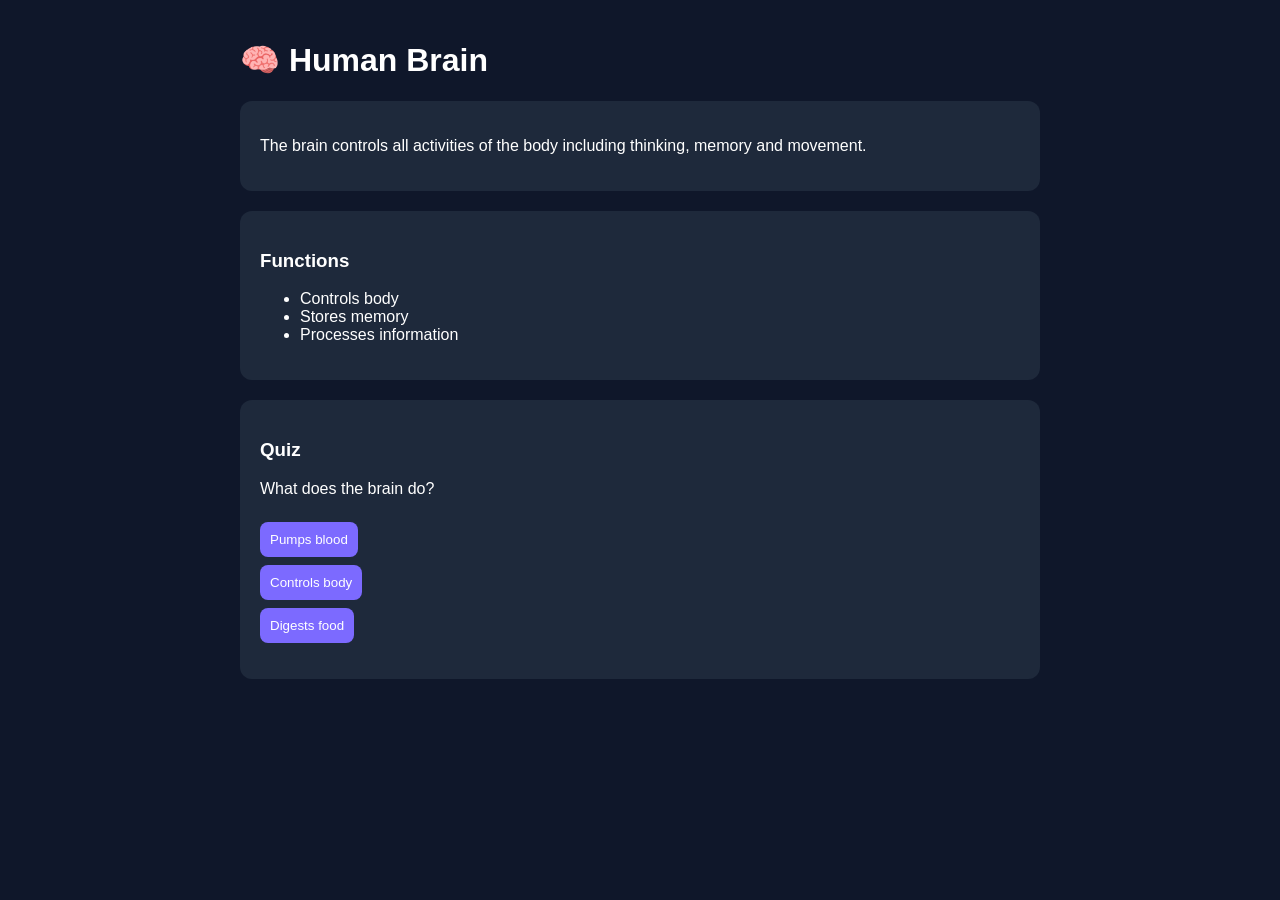
==== brain.html @ 1f0d6425 "Create brain.html" ====
<!DOCTYPE html>
<html lang="en">
<head>
<meta charset="UTF-8">
<meta name="viewport" content="width=device-width, initial-scale=1.0">
<title>Brain - Human Body Lab</title>

<style>
body {
  margin: 0;
  font-family: Arial;
  background: #0f172a;
  color: white;
  padding: 20px;
}

.container {
  max-width: 800px;
  margin: auto;
}

.card {
  background: #1e293b;
  padding: 20px;
  border-radius: 12px;
  margin-top: 20px;
}

button {
  background: #7c6aff;
  border: none;
  padding: 10px;
  color: white;
  border-radius: 8px;
  cursor: pointer;
  margin-top: 8px;
}
</style>
</head>

<body>

<div class="container">

<h1>🧠 Human Brain</h1>

<div class="card">
  <p>The brain controls all activities of the body including thinking, memory and movement.</p>
</div>

<div class="card">
  <h3>Functions</h3>
  <ul>
    <li>Controls body</li>
    <li>Stores memory</li>
    <li>Processes information</li>
  </ul>
</div>

<div class="card">
  <h3>Quiz</h3>
  <p>What does the brain do?</p>

  <button onclick="check('wrong')">Pumps blood</button><br>
  <button onclick="check('correct')">Controls body</button><br>
  <button onclick="check('wrong')">Digests food</button>

  <p id="result"></p>
</div>

</div>

<script>
function check(ans){
  let r = document.getElementById("result");
  if(ans=="correct"){
    r.innerText="✅ Correct";
    r.style.color="lightgreen";
  } else {
    r.innerText="❌ Wrong";
    r.style.color="red";
  }
}
</script>

</body>
</html>
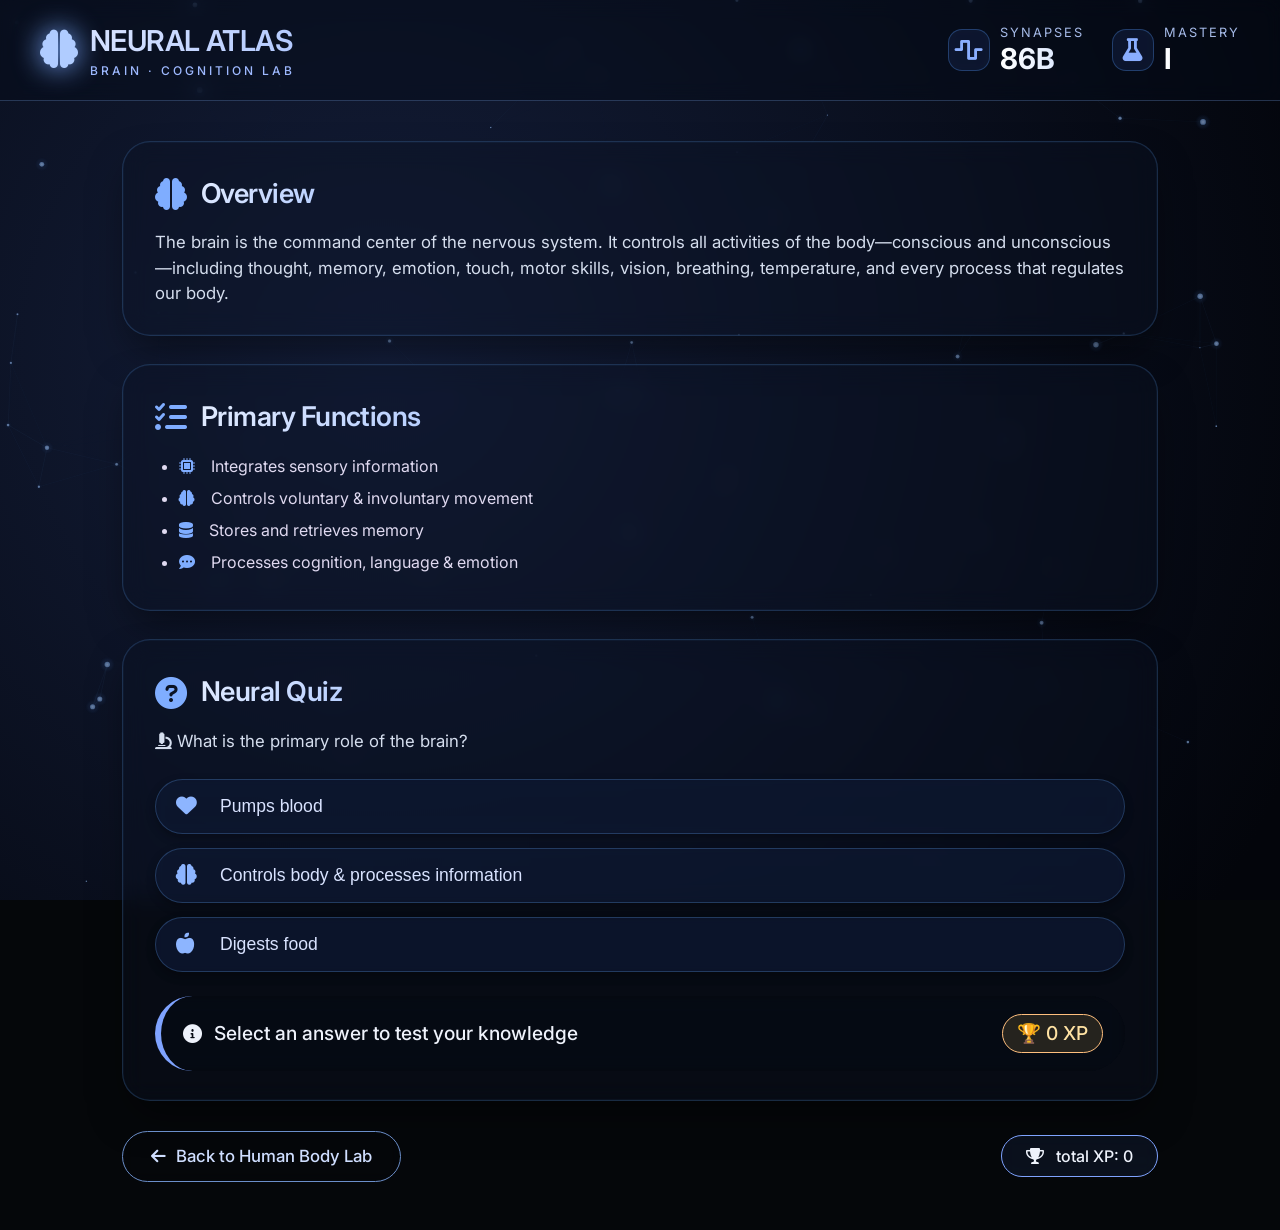
==== commit 3caec541: "Update brain.html" ====
--- a/brain.html
+++ b/brain.html
@@ -1,87 +1,676 @@
 <!DOCTYPE html>
 <html lang="en">
 <head>
-<meta charset="UTF-8">
-<meta name="viewport" content="width=device-width, initial-scale=1.0">
-<title>Brain - Human Body Lab</title>
-
-<style>
-body {
-  margin: 0;
-  font-family: Arial;
-  background: #0f172a;
-  color: white;
-  padding: 20px;
-}
-
-.container {
-  max-width: 800px;
-  margin: auto;
-}
-
-.card {
-  background: #1e293b;
-  padding: 20px;
-  border-radius: 12px;
-  margin-top: 20px;
-}
-
-button {
-  background: #7c6aff;
-  border: none;
-  padding: 10px;
-  color: white;
-  border-radius: 8px;
-  cursor: pointer;
-  margin-top: 8px;
-}
-</style>
+  <meta charset="UTF-8">
+  <meta name="viewport" content="width=device-width, initial-scale=1.0, viewport-fit=cover">
+  <title>Brain · Human Body Lab</title>
+  <!-- Premium Fonts & Icons -->
+  <link rel="preconnect" href="https://fonts.googleapis.com">
+  <link rel="preconnect" href="https://fonts.gstatic.com" crossorigin>
+  <link href="https://fonts.googleapis.com/css2?family=Inter:opsz,wght@14..32,400;14..32,500;14..32,600;14..32,700&display=swap" rel="stylesheet">
+  <link rel="stylesheet" href="https://cdnjs.cloudflare.com/ajax/libs/font-awesome/6.0.0-beta3/css/all.min.css">
+  <style>
+    * {
+      margin: 0;
+      padding: 0;
+      box-sizing: border-box;
+    }
+
+    body {
+      font-family: 'Inter', 'Segoe UI', system-ui, sans-serif;
+      background: #05070a;
+      color: #eef2fb;
+      min-height: 100vh;
+      position: relative;
+      overflow-x: hidden;
+      line-height: 1.5;
+      -webkit-font-smoothing: antialiased;
+    }
+
+    /* —— animated neural background —— */
+    .neural-bg {
+      position: fixed;
+      top: 0;
+      left: 0;
+      width: 100%;
+      height: 100%;
+      z-index: -2;
+      background: radial-gradient(circle at 30% 40%, #141e3a, #03050b 95%);
+    }
+
+    canvas#particles {
+      position: fixed;
+      top: 0;
+      left: 0;
+      width: 100%;
+      height: 100%;
+      z-index: -1;
+      pointer-events: none;
+      opacity: 0.6;
+    }
+
+    /* —— glass components —— */
+    .glass-panel, .expert-card {
+      background: rgba(12, 20, 35, 0.45);
+      backdrop-filter: blur(16px) saturate(180%);
+      -webkit-backdrop-filter: blur(16px) saturate(180%);
+      border: 1px solid rgba(100, 150, 255, 0.12);
+      box-shadow: 0 20px 40px -10px rgba(0, 0, 0, 0.5), 0 0 0 0.5px rgba(80, 160, 255, 0.1) inset;
+    }
+
+    /* —— header (brain theme) —— */
+    .expert-header {
+      padding: 1.2rem 2.5rem;
+      display: flex;
+      align-items: center;
+      justify-content: space-between;
+      flex-wrap: wrap;
+      gap: 1rem;
+      border-bottom: 1px solid rgba(130, 180, 255, 0.25);
+      backdrop-filter: blur(10px);
+      background: rgba(5, 12, 25, 0.45);
+    }
+
+    .logo-area {
+      display: flex;
+      align-items: center;
+      gap: 12px;
+    }
+
+    .system-icon {
+      font-size: 2.4rem;
+      filter: drop-shadow(0 0 14px #7aaaff);
+      color: #b0ccff;
+    }
+
+    .logo-text h1 {
+      font-weight: 600;
+      font-size: 1.8rem;
+      letter-spacing: -0.02em;
+      background: linear-gradient(135deg, #dbe5ff, #b0c8ff);
+      -webkit-background-clip: text;
+      background-clip: text;
+      color: transparent;
+    }
+
+    .logo-text .badge {
+      font-size: 0.75rem;
+      font-weight: 500;
+      text-transform: uppercase;
+      letter-spacing: 3px;
+      color: #9eb9ff;
+    }
+
+    .stats-module {
+      display: flex;
+      align-items: center;
+      gap: 28px;
+    }
+
+    .stat-item {
+      display: flex;
+      align-items: center;
+      gap: 10px;
+    }
+
+    .stat-icon {
+      width: 42px;
+      height: 42px;
+      background: rgba(30, 50, 100, 0.3);
+      border-radius: 14px;
+      display: flex;
+      align-items: center;
+      justify-content: center;
+      font-size: 1.4rem;
+      color: #8aaeff;
+      border: 1px solid rgba(90, 160, 255, 0.3);
+      backdrop-filter: blur(4px);
+    }
+
+    .stat-info .label {
+      font-size: 0.8rem;
+      text-transform: uppercase;
+      letter-spacing: 2px;
+      color: #b8ceff;
+      opacity: 0.9;
+    }
+
+    .stat-info .value {
+      font-size: 1.8rem;
+      font-weight: 700;
+      line-height: 1.2;
+      background: linear-gradient(to right, #fff, #d0e0ff);
+      -webkit-background-clip: text;
+      background-clip: text;
+      color: transparent;
+    }
+
+    /* —— main container —— */
+    .container {
+      max-width: 1100px;
+      margin: 0 auto;
+      padding: 2.5rem 2rem 3rem;
+      position: relative;
+      z-index: 5;
+    }
+
+    .section-title {
+      display: flex;
+      align-items: baseline;
+      margin-bottom: 1.8rem;
+    }
+
+    .section-title h2 {
+      font-weight: 500;
+      font-size: 2rem;
+      letter-spacing: -0.02em;
+      color: #d6e2ff;
+      display: flex;
+      align-items: center;
+      gap: 12px;
+    }
+
+    .section-title h2 i {
+      color: #7fa3ff;
+      font-size: 1.8rem;
+    }
+
+    /* —— cards —— */
+    .expert-card {
+      border-radius: 28px;
+      padding: 2rem 2rem 1.8rem;
+      margin-bottom: 28px;
+      transition: transform 0.2s ease, box-shadow 0.3s;
+      border: 1px solid rgba(100, 170, 255, 0.2);
+      background: rgba(10, 18, 35, 0.4);
+      backdrop-filter: blur(12px);
+    }
+
+    .expert-card:hover {
+      border-color: rgba(120, 190, 255, 0.4);
+      box-shadow: 0 20px 30px -8px #00000080, 0 0 0 1px rgba(70, 150, 255, 0.2) inset;
+    }
+
+    .card-header {
+      display: flex;
+      align-items: center;
+      gap: 14px;
+      margin-bottom: 16px;
+    }
+
+    .card-header i {
+      font-size: 2rem;
+      color: #7fadff;
+    }
+
+    h3 {
+      font-size: 1.7rem;
+      font-weight: 600;
+      letter-spacing: -0.02em;
+      background: linear-gradient(135deg, #e3ecff, #b6ceff);
+      -webkit-background-clip: text;
+      background-clip: text;
+      color: transparent;
+    }
+
+    p {
+      color: #d5deee;
+      font-size: 1.05rem;
+    }
+
+    ul {
+      padding-left: 1.5rem;
+      margin-top: 0.5rem;
+      color: #dfd9f0;
+    }
+
+    li {
+      margin: 8px 0;
+      font-size: 1rem;
+    }
+
+    /* —— quiz area —— */
+    .quiz-grid {
+      display: flex;
+      flex-direction: column;
+      gap: 14px;
+      margin: 25px 0 15px;
+    }
+
+    .quiz-btn {
+      background: rgba(15, 25, 50, 0.7);
+      backdrop-filter: blur(8px);
+      border: 1px solid rgba(100, 170, 255, 0.25);
+      padding: 16px 20px;
+      border-radius: 50px;
+      font-size: 1.1rem;
+      font-weight: 500;
+      color: #d9e3ff;
+      cursor: pointer;
+      transition: all 0.25s cubic-bezier(0.23, 1, 0.32, 1);
+      text-align: left;
+      display: flex;
+      align-items: center;
+      gap: 16px;
+      box-shadow: 0 4px 10px rgba(0,0,0,0.3);
+    }
+
+    .quiz-btn i {
+      font-size: 1.3rem;
+      width: 28px;
+      color: #8db5ff;
+    }
+
+    .quiz-btn:hover {
+      background: rgba(40, 65, 110, 0.7);
+      border-color: #7fb0ff;
+      transform: translateX(6px);
+      box-shadow: 0 8px 18px -4px #142544;
+      color: white;
+    }
+
+    .result-area {
+      margin-top: 24px;
+      padding: 18px 22px;
+      border-radius: 40px;
+      background: rgba(0,0,0,0.2);
+      backdrop-filter: blur(8px);
+      border-left: 6px solid #7fa3ff;
+      font-weight: 500;
+      font-size: 1.2rem;
+      display: flex;
+      align-items: center;
+      gap: 12px;
+      transition: 0.2s;
+    }
+
+    .score-badge {
+      background: #ffd96620;
+      padding: 4px 14px;
+      border-radius: 40px;
+      border: 1px solid #ffbf7e;
+      color: #ffe2a3;
+      margin-left: auto;
+    }
+
+    /* —— back control —— */
+    .back-control {
+      margin-top: 30px;
+      display: flex;
+      justify-content: space-between;
+      align-items: center;
+    }
+
+    .pill-link {
+      background: transparent;
+      border: 1px solid #6b8ec9;
+      padding: 12px 28px;
+      border-radius: 60px;
+      color: #cfdeff;
+      font-weight: 500;
+      transition: 0.2s;
+      text-decoration: none;
+      backdrop-filter: blur(6px);
+      display: inline-flex;
+      align-items: center;
+      gap: 10px;
+      font-size: 1.05rem;
+    }
+
+    .pill-link:hover {
+      background: #1e3466;
+      border-color: #8aaeff;
+      color: white;
+      transform: translateY(-2px);
+    }
+
+    .score-preview {
+      background: rgba(30, 50, 90, 0.25);
+      padding: 8px 24px;
+      border-radius: 60px;
+      border: 1px solid #7fa3ff;
+      backdrop-filter: blur(8px);
+      font-weight: 500;
+    }
+
+    /* responsiveness */
+    @media (max-width: 680px) {
+      .expert-header {
+        flex-direction: column;
+        align-items: start;
+      }
+      .stats-module {
+        width: 100%;
+        justify-content: space-around;
+      }
+      .container {
+        padding: 1.5rem 1rem;
+      }
+    }
+
+    .fa-arrow-left {
+      transition: transform 0.2s;
+    }
+    .pill-link:hover .fa-arrow-left {
+      transform: translateX(-4px);
+    }
+  </style>
 </head>
-
 <body>
 
-<div class="container">
-
-<h1>🧠 Human Brain</h1>
-
-<div class="card">
-  <p>The brain controls all activities of the body including thinking, memory and movement.</p>
-</div>
-
-<div class="card">
-  <h3>Functions</h3>
-  <ul>
-    <li>Controls body</li>
-    <li>Stores memory</li>
-    <li>Processes information</li>
-  </ul>
-</div>
-
-<div class="card">
-  <h3>Quiz</h3>
-  <p>What does the brain do?</p>
-
-  <button onclick="check('wrong')">Pumps blood</button><br>
-  <button onclick="check('correct')">Controls body</button><br>
-  <button onclick="check('wrong')">Digests food</button>
-
-  <p id="result"></p>
-</div>
-
-</div>
-
-<script>
-function check(ans){
-  let r = document.getElementById("result");
-  if(ans=="correct"){
-    r.innerText="✅ Correct";
-    r.style.color="lightgreen";
-  } else {
-    r.innerText="❌ Wrong";
-    r.style.color="red";
-  }
-}
-</script>
-
+  <!-- neural particle canvas -->
+  <canvas id="particles"></canvas>
+  <div class="neural-bg"></div>
+
+  <!-- header (brain theme) -->
+  <header class="expert-header">
+    <div class="logo-area">
+      <div class="system-icon">
+        <i class="fas fa-brain"></i>
+      </div>
+      <div class="logo-text">
+        <h1>NEURAL ATLAS</h1>
+        <div class="badge">BRAIN · COGNITION LAB</div>
+      </div>
+    </div>
+    <div class="stats-module">
+      <div class="stat-item">
+        <div class="stat-icon"><i class="fas fa-wave-square"></i></div>
+        <div class="stat-info">
+          <div class="label">SYNAPSES</div>
+          <div class="value">86B</div>
+        </div>
+      </div>
+      <div class="stat-item">
+        <div class="stat-icon"><i class="fas fa-flask"></i></div>
+        <div class="stat-info">
+          <div class="label">MASTERY</div>
+          <div class="value" id="masteryLevelDisplay">II</div>
+        </div>
+      </div>
+    </div>
+  </header>
+
+  <main class="container">
+    <!-- overview -->
+    <div class="expert-card">
+      <div class="card-header">
+        <i class="fas fa-brain"></i>
+        <h3>Overview</h3>
+      </div>
+      <p>The brain is the command center of the nervous system. It controls all activities of the body—conscious and unconscious—including thought, memory, emotion, touch, motor skills, vision, breathing, temperature, and every process that regulates our body.</p>
+    </div>
+
+    <!-- key functions -->
+    <div class="expert-card">
+      <div class="card-header">
+        <i class="fas fa-list-check"></i>
+        <h3>Primary Functions</h3>
+      </div>
+      <ul>
+        <li><i class="fas fa-microchip" style="margin-right: 12px; color: #7fadff;"></i> Integrates sensory information</li>
+        <li><i class="fas fa-brain" style="margin-right: 12px; color: #7fadff;"></i> Controls voluntary & involuntary movement</li>
+        <li><i class="fas fa-database" style="margin-right: 12px; color: #7fadff;"></i> Stores and retrieves memory</li>
+        <li><i class="fas fa-comment-dots" style="margin-right: 12px; color: #7fadff;"></i> Processes cognition, language & emotion</li>
+      </ul>
+    </div>
+
+    <!-- quiz section -->
+    <div class="expert-card" id="quizCard">
+      <div class="card-header">
+        <i class="fas fa-circle-question"></i>
+        <h3>Neural Quiz</h3>
+      </div>
+      <p style="margin-bottom: 6px;"><i class="fas fa-microscope"></i> What is the primary role of the brain?</p>
+
+      <div class="quiz-grid">
+        <button class="quiz-btn" data-answer="wrong" id="btnWrong1">
+          <i class="fas fa-heart"></i> Pumps blood
+        </button>
+        <button class="quiz-btn" data-answer="correct" id="btnCorrect">
+          <i class="fas fa-brain"></i> Controls body & processes information
+        </button>
+        <button class="quiz-btn" data-answer="wrong" id="btnWrong2">
+          <i class="fas fa-apple-alt"></i> Digests food
+        </button>
+      </div>
+
+      <div id="resultPanel" class="result-area">
+        <i class="fas fa-circle-info" id="resultIcon"></i>
+        <span id="resultMessage">Select an answer to test your knowledge</span>
+        <span class="score-badge" id="liveScoreBadge">🏆 <span id="miniScore">0</span> XP</span>
+      </div>
+    </div>
+
+    <!-- back + score -->
+    <div class="back-control">
+      <a href="index.html" class="pill-link">
+        <i class="fas fa-arrow-left"></i> Back to Human Body Lab
+      </a>
+      <div class="score-preview">
+        <i class="fas fa-trophy" style="margin-right: 8px;"></i> 
+        total XP: <span id="globalScoreDisplay">0</span>
+      </div>
+    </div>
+  </main>
+
+  <script>
+    (function() {
+      "use strict";
+
+      // ---------- PARTICLE SYSTEM (neural) ----------
+      const canvas = document.getElementById('particles');
+      const ctx = canvas.getContext('2d');
+      let width, height;
+      let particles = [];
+      const PARTICLE_COUNT = 90;
+      
+      function initParticles() {
+        particles = [];
+        for (let i = 0; i < PARTICLE_COUNT; i++) {
+          particles.push({
+            x: Math.random(),
+            y: Math.random(),
+            vx: (Math.random() - 0.5) * 0.0015,
+            vy: (Math.random() - 0.5) * 0.0015,
+            size: Math.random() * 2.0 + 0.8,
+            baseSize: Math.random() * 2.0 + 0.8,
+            pulse: Math.random() * 6.28
+          });
+        }
+      }
+
+      function resizeCanvas() {
+        width = window.innerWidth;
+        height = window.innerHeight;
+        canvas.width = width;
+        canvas.height = height;
+      }
+
+      function drawParticles() {
+        if (!ctx) return;
+        ctx.clearRect(0, 0, width, height);
+        
+        // bluish connections
+        ctx.strokeStyle = 'rgba(100, 170, 255, 0.12)';
+        ctx.lineWidth = 0.7;
+        for (let i = 0; i < particles.length; i++) {
+          for (let j = i+1; j < particles.length; j++) {
+            const dx = (particles[i].x - particles[j].x) * width;
+            const dy = (particles[i].y - particles[j].y) * height;
+            const dist = Math.sqrt(dx*dx + dy*dy);
+            if (dist < 120) {
+              ctx.beginPath();
+              ctx.moveTo(particles[i].x * width, particles[i].y * height);
+              ctx.lineTo(particles[j].x * width, particles[j].y * height);
+              ctx.strokeStyle = `rgba(120, 180, 255, ${0.15 * (1 - dist/140)})`;
+              ctx.stroke();
+            }
+          }
+        }
+        
+        particles.forEach(p => {
+          const pulseFactor = Math.sin(Date.now() * 0.002 + p.pulse) * 0.15 + 0.9;
+          const size = p.baseSize * pulseFactor;
+          
+          const gradient = ctx.createRadialGradient(
+            p.x * width, p.y * height, 0,
+            p.x * width, p.y * height, size * 3
+          );
+          gradient.addColorStop(0, '#b0d0ff');
+          gradient.addColorStop(0.6, '#3f70b0');
+          gradient.addColorStop(1, 'transparent');
+          
+          ctx.beginPath();
+          ctx.arc(p.x * width, p.y * height, size, 0, 2 * Math.PI);
+          ctx.fillStyle = gradient;
+          ctx.shadowColor = '#5f9eff';
+          ctx.shadowBlur = 10;
+          ctx.fill();
+          
+          p.x += p.vx;
+          p.y += p.vy;
+          if (p.x < 0) p.x = 1;
+          if (p.x > 1) p.x = 0;
+          if (p.y < 0) p.y = 1;
+          if (p.y > 1) p.y = 0;
+        });
+        ctx.shadowBlur = 0;
+        
+        requestAnimationFrame(drawParticles);
+      }
+
+      window.addEventListener('resize', resizeCanvas);
+      initParticles();
+      resizeCanvas();
+      drawParticles();
+
+      // ---------- SCORE MANAGEMENT (labScore) ----------
+      let currentScore = parseInt(localStorage.getItem("labScore")) || 0;
+      const oldScore = localStorage.getItem("score");
+      if (oldScore !== null) {
+        localStorage.setItem("labScore", oldScore);
+        localStorage.removeItem("score");
+        currentScore = parseInt(oldScore) || 0;
+      }
+      
+      const globalScoreSpan = document.getElementById('globalScoreDisplay');
+      const miniScoreSpan = document.getElementById('miniScore');
+      const masterySpan = document.getElementById('masteryLevelDisplay');
+      
+      function updateAllScoreUI() {
+        if (globalScoreSpan) globalScoreSpan.innerText = currentScore;
+        if (miniScoreSpan) miniScoreSpan.innerText = currentScore;
+        if (masterySpan) {
+          if (currentScore >= 80) masterySpan.innerText = "IV";
+          else if (currentScore >= 50) masterySpan.innerText = "III";
+          else if (currentScore >= 20) masterySpan.innerText = "II";
+          else masterySpan.innerText = "I";
+        }
+      }
+      
+      updateAllScoreUI();
+
+      window.addEventListener('storage', (e) => {
+        if (e.key === 'labScore') {
+          currentScore = parseInt(e.newValue) || 0;
+          updateAllScoreUI();
+        }
+      });
+
+      // ---------- QUIZ LOGIC ----------
+      const resultMessage = document.getElementById('resultMessage');
+      const resultIcon = document.getElementById('resultIcon');
+      const resultPanel = document.getElementById('resultPanel');
+      const quizButtons = document.querySelectorAll('.quiz-btn');
+      
+      let quizAnswered = false;
+
+      function resetButtonStyles() {
+        quizButtons.forEach(btn => {
+          btn.style.background = '';
+          btn.style.borderColor = '';
+        });
+      }
+
+      function handleAnswer(answerValue) {
+        if (quizAnswered) return;
+        
+        const isCorrect = (answerValue === 'correct');
+        let feedbackMessage = '';
+        let iconType = '';
+        
+        resetButtonStyles();
+        
+        if (isCorrect) {
+          currentScore += 1;
+          localStorage.setItem('labScore', currentScore);
+          updateAllScoreUI();
+          
+          feedbackMessage = '✅ Correct! The brain controls the body and processes information. +1 XP';
+          iconType = 'fa-circle-check';
+          resultPanel.style.borderLeftColor = '#7fcf7f';
+          
+          const correctBtn = document.getElementById('btnCorrect');
+          if (correctBtn) {
+            correctBtn.style.background = 'rgba(30, 70, 60, 0.7)';
+            correctBtn.style.borderColor = '#7fcf7f';
+          }
+        } else {
+          feedbackMessage = '❌ Not quite. The brain does not pump blood or digest food. It controls the body.';
+          iconType = 'fa-circle-exclamation';
+          resultPanel.style.borderLeftColor = '#7f9fff';
+          
+          const correctBtn = document.getElementById('btnCorrect');
+          if (correctBtn) {
+            correctBtn.style.background = 'rgba(70, 70, 30, 0.3)';
+            correctBtn.style.borderColor = '#e6b800';
+          }
+        }
+        
+        resultMessage.innerText = feedbackMessage;
+        resultIcon.className = `fas ${iconType}`;
+        quizAnswered = true;
+        
+        resultPanel.style.transition = '0.3s';
+        resultPanel.style.transform = 'scale(1.01)';
+        setTimeout(() => resultPanel.style.transform = 'scale(1)', 120);
+      }
+
+      quizButtons.forEach(btn => {
+        btn.addEventListener('click', () => {
+          const answer = btn.getAttribute('data-answer');
+          handleAnswer(answer);
+        });
+      });
+
+      // Easter egg: double-click score to +1 XP
+      const scorePreviewDiv = document.querySelector('.score-preview');
+      if (scorePreviewDiv) {
+        scorePreviewDiv.addEventListener('dblclick', () => {
+          currentScore += 1;
+          localStorage.setItem('labScore', currentScore);
+          updateAllScoreUI();
+          globalScoreSpan.style.transform = 'scale(1.2)';
+          setTimeout(() => globalScoreSpan.style.transform = 'scale(1)', 120);
+        });
+      }
+
+      // Hover effect for cards
+      const cards = document.querySelectorAll('.expert-card');
+      cards.forEach(card => {
+        card.addEventListener('mousemove', function(e) {
+          const rect = this.getBoundingClientRect();
+          const x = e.clientX - rect.left;
+          const y = e.clientY - rect.top;
+          const percentX = (x / rect.width) * 100;
+          const percentY = (y / rect.height) * 100;
+          this.style.setProperty('--mouse-x', `${percentX}%`);
+          this.style.setProperty('--mouse-y', `${percentY}%`);
+        });
+      });
+
+    })();
+  </script>
 </body>
 </html>
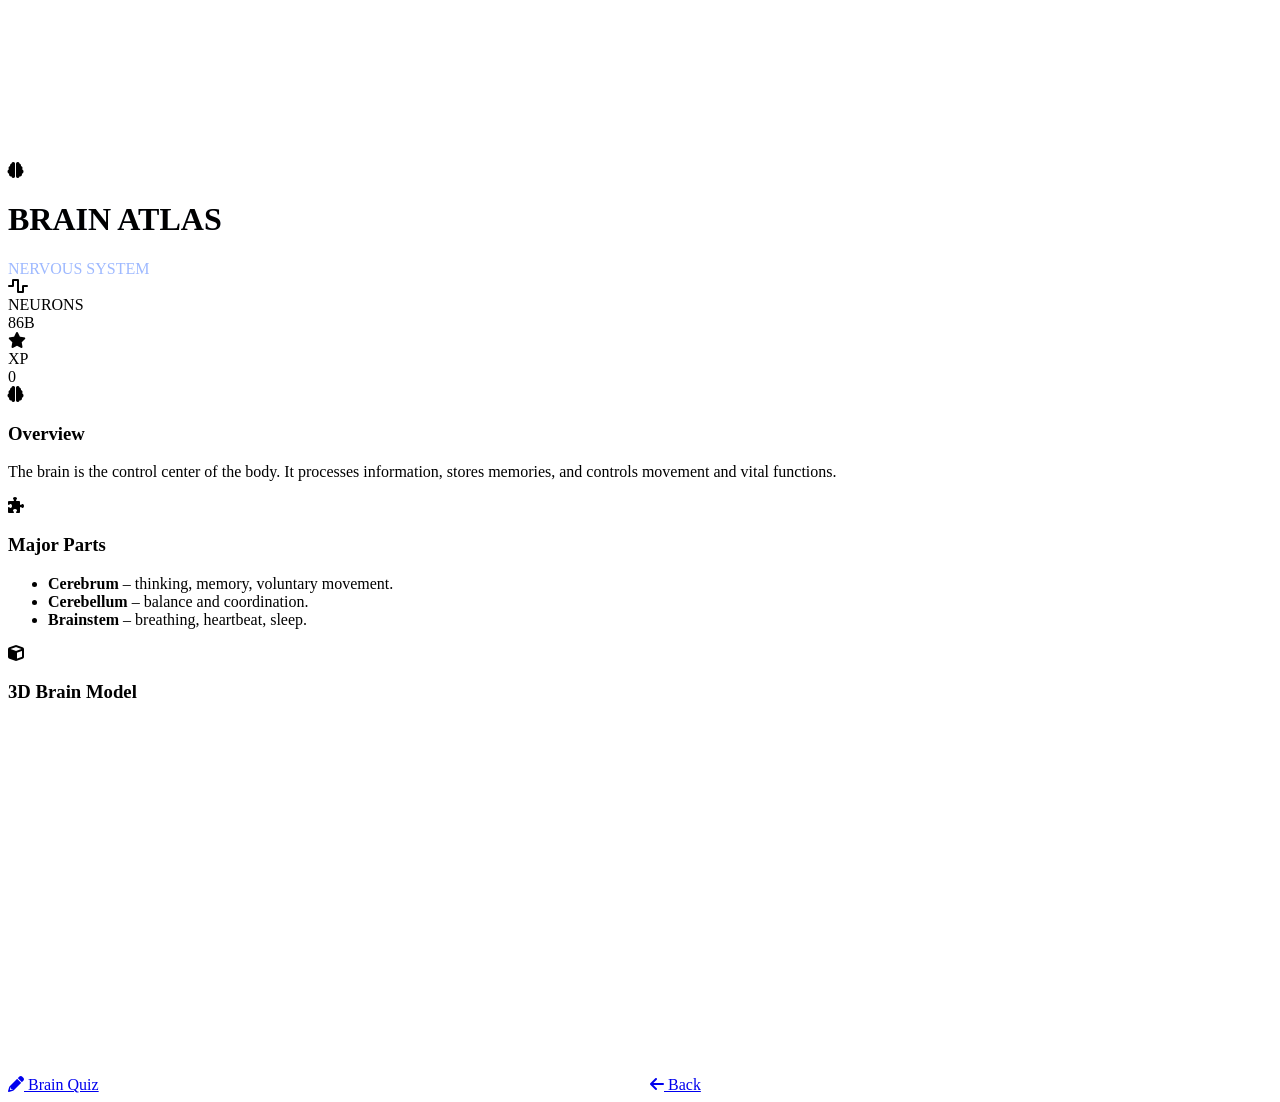
==== commit cd43507b: "Update brain.html" ====
--- a/brain.html
+++ b/brain.html
@@ -2,675 +2,66 @@
 <html lang="en">
 <head>
   <meta charset="UTF-8">
-  <meta name="viewport" content="width=device-width, initial-scale=1.0, viewport-fit=cover">
+  <meta name="viewport" content="width=device-width, initial-scale=1.0">
   <title>Brain · Human Body Lab</title>
-  <!-- Premium Fonts & Icons -->
-  <link rel="preconnect" href="https://fonts.googleapis.com">
-  <link rel="preconnect" href="https://fonts.gstatic.com" crossorigin>
-  <link href="https://fonts.googleapis.com/css2?family=Inter:opsz,wght@14..32,400;14..32,500;14..32,600;14..32,700&display=swap" rel="stylesheet">
+  <link rel="stylesheet" href="assets/css/style.css">
   <link rel="stylesheet" href="https://cdnjs.cloudflare.com/ajax/libs/font-awesome/6.0.0-beta3/css/all.min.css">
-  <style>
-    * {
-      margin: 0;
-      padding: 0;
-      box-sizing: border-box;
-    }
-
-    body {
-      font-family: 'Inter', 'Segoe UI', system-ui, sans-serif;
-      background: #05070a;
-      color: #eef2fb;
-      min-height: 100vh;
-      position: relative;
-      overflow-x: hidden;
-      line-height: 1.5;
-      -webkit-font-smoothing: antialiased;
-    }
-
-    /* —— animated neural background —— */
-    .neural-bg {
-      position: fixed;
-      top: 0;
-      left: 0;
-      width: 100%;
-      height: 100%;
-      z-index: -2;
-      background: radial-gradient(circle at 30% 40%, #141e3a, #03050b 95%);
-    }
-
-    canvas#particles {
-      position: fixed;
-      top: 0;
-      left: 0;
-      width: 100%;
-      height: 100%;
-      z-index: -1;
-      pointer-events: none;
-      opacity: 0.6;
-    }
-
-    /* —— glass components —— */
-    .glass-panel, .expert-card {
-      background: rgba(12, 20, 35, 0.45);
-      backdrop-filter: blur(16px) saturate(180%);
-      -webkit-backdrop-filter: blur(16px) saturate(180%);
-      border: 1px solid rgba(100, 150, 255, 0.12);
-      box-shadow: 0 20px 40px -10px rgba(0, 0, 0, 0.5), 0 0 0 0.5px rgba(80, 160, 255, 0.1) inset;
-    }
-
-    /* —— header (brain theme) —— */
-    .expert-header {
-      padding: 1.2rem 2.5rem;
-      display: flex;
-      align-items: center;
-      justify-content: space-between;
-      flex-wrap: wrap;
-      gap: 1rem;
-      border-bottom: 1px solid rgba(130, 180, 255, 0.25);
-      backdrop-filter: blur(10px);
-      background: rgba(5, 12, 25, 0.45);
-    }
-
-    .logo-area {
-      display: flex;
-      align-items: center;
-      gap: 12px;
-    }
-
-    .system-icon {
-      font-size: 2.4rem;
-      filter: drop-shadow(0 0 14px #7aaaff);
-      color: #b0ccff;
-    }
-
-    .logo-text h1 {
-      font-weight: 600;
-      font-size: 1.8rem;
-      letter-spacing: -0.02em;
-      background: linear-gradient(135deg, #dbe5ff, #b0c8ff);
-      -webkit-background-clip: text;
-      background-clip: text;
-      color: transparent;
-    }
-
-    .logo-text .badge {
-      font-size: 0.75rem;
-      font-weight: 500;
-      text-transform: uppercase;
-      letter-spacing: 3px;
-      color: #9eb9ff;
-    }
-
-    .stats-module {
-      display: flex;
-      align-items: center;
-      gap: 28px;
-    }
-
-    .stat-item {
-      display: flex;
-      align-items: center;
-      gap: 10px;
-    }
-
-    .stat-icon {
-      width: 42px;
-      height: 42px;
-      background: rgba(30, 50, 100, 0.3);
-      border-radius: 14px;
-      display: flex;
-      align-items: center;
-      justify-content: center;
-      font-size: 1.4rem;
-      color: #8aaeff;
-      border: 1px solid rgba(90, 160, 255, 0.3);
-      backdrop-filter: blur(4px);
-    }
-
-    .stat-info .label {
-      font-size: 0.8rem;
-      text-transform: uppercase;
-      letter-spacing: 2px;
-      color: #b8ceff;
-      opacity: 0.9;
-    }
-
-    .stat-info .value {
-      font-size: 1.8rem;
-      font-weight: 700;
-      line-height: 1.2;
-      background: linear-gradient(to right, #fff, #d0e0ff);
-      -webkit-background-clip: text;
-      background-clip: text;
-      color: transparent;
-    }
-
-    /* —— main container —— */
-    .container {
-      max-width: 1100px;
-      margin: 0 auto;
-      padding: 2.5rem 2rem 3rem;
-      position: relative;
-      z-index: 5;
-    }
-
-    .section-title {
-      display: flex;
-      align-items: baseline;
-      margin-bottom: 1.8rem;
-    }
-
-    .section-title h2 {
-      font-weight: 500;
-      font-size: 2rem;
-      letter-spacing: -0.02em;
-      color: #d6e2ff;
-      display: flex;
-      align-items: center;
-      gap: 12px;
-    }
-
-    .section-title h2 i {
-      color: #7fa3ff;
-      font-size: 1.8rem;
-    }
-
-    /* —— cards —— */
-    .expert-card {
-      border-radius: 28px;
-      padding: 2rem 2rem 1.8rem;
-      margin-bottom: 28px;
-      transition: transform 0.2s ease, box-shadow 0.3s;
-      border: 1px solid rgba(100, 170, 255, 0.2);
-      background: rgba(10, 18, 35, 0.4);
-      backdrop-filter: blur(12px);
-    }
-
-    .expert-card:hover {
-      border-color: rgba(120, 190, 255, 0.4);
-      box-shadow: 0 20px 30px -8px #00000080, 0 0 0 1px rgba(70, 150, 255, 0.2) inset;
-    }
-
-    .card-header {
-      display: flex;
-      align-items: center;
-      gap: 14px;
-      margin-bottom: 16px;
-    }
-
-    .card-header i {
-      font-size: 2rem;
-      color: #7fadff;
-    }
-
-    h3 {
-      font-size: 1.7rem;
-      font-weight: 600;
-      letter-spacing: -0.02em;
-      background: linear-gradient(135deg, #e3ecff, #b6ceff);
-      -webkit-background-clip: text;
-      background-clip: text;
-      color: transparent;
-    }
-
-    p {
-      color: #d5deee;
-      font-size: 1.05rem;
-    }
-
-    ul {
-      padding-left: 1.5rem;
-      margin-top: 0.5rem;
-      color: #dfd9f0;
-    }
-
-    li {
-      margin: 8px 0;
-      font-size: 1rem;
-    }
-
-    /* —— quiz area —— */
-    .quiz-grid {
-      display: flex;
-      flex-direction: column;
-      gap: 14px;
-      margin: 25px 0 15px;
-    }
-
-    .quiz-btn {
-      background: rgba(15, 25, 50, 0.7);
-      backdrop-filter: blur(8px);
-      border: 1px solid rgba(100, 170, 255, 0.25);
-      padding: 16px 20px;
-      border-radius: 50px;
-      font-size: 1.1rem;
-      font-weight: 500;
-      color: #d9e3ff;
-      cursor: pointer;
-      transition: all 0.25s cubic-bezier(0.23, 1, 0.32, 1);
-      text-align: left;
-      display: flex;
-      align-items: center;
-      gap: 16px;
-      box-shadow: 0 4px 10px rgba(0,0,0,0.3);
-    }
-
-    .quiz-btn i {
-      font-size: 1.3rem;
-      width: 28px;
-      color: #8db5ff;
-    }
-
-    .quiz-btn:hover {
-      background: rgba(40, 65, 110, 0.7);
-      border-color: #7fb0ff;
-      transform: translateX(6px);
-      box-shadow: 0 8px 18px -4px #142544;
-      color: white;
-    }
-
-    .result-area {
-      margin-top: 24px;
-      padding: 18px 22px;
-      border-radius: 40px;
-      background: rgba(0,0,0,0.2);
-      backdrop-filter: blur(8px);
-      border-left: 6px solid #7fa3ff;
-      font-weight: 500;
-      font-size: 1.2rem;
-      display: flex;
-      align-items: center;
-      gap: 12px;
-      transition: 0.2s;
-    }
-
-    .score-badge {
-      background: #ffd96620;
-      padding: 4px 14px;
-      border-radius: 40px;
-      border: 1px solid #ffbf7e;
-      color: #ffe2a3;
-      margin-left: auto;
-    }
-
-    /* —— back control —— */
-    .back-control {
-      margin-top: 30px;
-      display: flex;
-      justify-content: space-between;
-      align-items: center;
-    }
-
-    .pill-link {
-      background: transparent;
-      border: 1px solid #6b8ec9;
-      padding: 12px 28px;
-      border-radius: 60px;
-      color: #cfdeff;
-      font-weight: 500;
-      transition: 0.2s;
-      text-decoration: none;
-      backdrop-filter: blur(6px);
-      display: inline-flex;
-      align-items: center;
-      gap: 10px;
-      font-size: 1.05rem;
-    }
-
-    .pill-link:hover {
-      background: #1e3466;
-      border-color: #8aaeff;
-      color: white;
-      transform: translateY(-2px);
-    }
-
-    .score-preview {
-      background: rgba(30, 50, 90, 0.25);
-      padding: 8px 24px;
-      border-radius: 60px;
-      border: 1px solid #7fa3ff;
-      backdrop-filter: blur(8px);
-      font-weight: 500;
-    }
-
-    /* responsiveness */
-    @media (max-width: 680px) {
-      .expert-header {
-        flex-direction: column;
-        align-items: start;
-      }
-      .stats-module {
-        width: 100%;
-        justify-content: space-around;
-      }
-      .container {
-        padding: 1.5rem 1rem;
-      }
-    }
-
-    .fa-arrow-left {
-      transition: transform 0.2s;
-    }
-    .pill-link:hover .fa-arrow-left {
-      transform: translateX(-4px);
-    }
-  </style>
 </head>
 <body>
+  <canvas id="particles"></canvas>
+  <div class="neural-bg" style="background: radial-gradient(circle at 30% 40%, #141e3a, #03050b 95%);"></div>
 
-  <!-- neural particle canvas -->
-  <canvas id="particles"></canvas>
-  <div class="neural-bg"></div>
-
-  <!-- header (brain theme) -->
-  <header class="expert-header">
+  <header class="expert-header" style="border-bottom-color: #7aaaff;">
     <div class="logo-area">
-      <div class="system-icon">
-        <i class="fas fa-brain"></i>
-      </div>
+      <div class="system-icon"><i class="fas fa-brain"></i></div>
       <div class="logo-text">
-        <h1>NEURAL ATLAS</h1>
-        <div class="badge">BRAIN · COGNITION LAB</div>
+        <h1 style="background: linear-gradient(135deg, #dbe5ff, #b0c8ff); -webkit-background-clip: text; background-clip: text;">BRAIN ATLAS</h1>
+        <div class="badge" style="color: #9eb9ff;">NERVOUS SYSTEM</div>
       </div>
     </div>
     <div class="stats-module">
       <div class="stat-item">
         <div class="stat-icon"><i class="fas fa-wave-square"></i></div>
         <div class="stat-info">
-          <div class="label">SYNAPSES</div>
+          <div class="label">NEURONS</div>
           <div class="value">86B</div>
         </div>
       </div>
       <div class="stat-item">
-        <div class="stat-icon"><i class="fas fa-flask"></i></div>
+        <div class="stat-icon"><i class="fas fa-star"></i></div>
         <div class="stat-info">
-          <div class="label">MASTERY</div>
-          <div class="value" id="masteryLevelDisplay">II</div>
+          <div class="label">XP</div>
+          <div class="value" id="xpDisplay">0</div>
         </div>
       </div>
     </div>
   </header>
 
   <main class="container">
-    <!-- overview -->
     <div class="expert-card">
-      <div class="card-header">
-        <i class="fas fa-brain"></i>
-        <h3>Overview</h3>
-      </div>
-      <p>The brain is the command center of the nervous system. It controls all activities of the body—conscious and unconscious—including thought, memory, emotion, touch, motor skills, vision, breathing, temperature, and every process that regulates our body.</p>
+      <div class="card-header"><i class="fas fa-brain"></i><h3>Overview</h3></div>
+      <p>The brain is the control center of the body. It processes information, stores memories, and controls movement and vital functions.</p>
     </div>
-
-    <!-- key functions -->
     <div class="expert-card">
-      <div class="card-header">
-        <i class="fas fa-list-check"></i>
-        <h3>Primary Functions</h3>
-      </div>
+      <div class="card-header"><i class="fas fa-puzzle-piece"></i><h3>Major Parts</h3></div>
       <ul>
-        <li><i class="fas fa-microchip" style="margin-right: 12px; color: #7fadff;"></i> Integrates sensory information</li>
-        <li><i class="fas fa-brain" style="margin-right: 12px; color: #7fadff;"></i> Controls voluntary & involuntary movement</li>
-        <li><i class="fas fa-database" style="margin-right: 12px; color: #7fadff;"></i> Stores and retrieves memory</li>
-        <li><i class="fas fa-comment-dots" style="margin-right: 12px; color: #7fadff;"></i> Processes cognition, language & emotion</li>
+        <li><strong>Cerebrum</strong> – thinking, memory, voluntary movement.</li>
+        <li><strong>Cerebellum</strong> – balance and coordination.</li>
+        <li><strong>Brainstem</strong> – breathing, heartbeat, sleep.</li>
       </ul>
     </div>
-
-    <!-- quiz section -->
-    <div class="expert-card" id="quizCard">
-      <div class="card-header">
-        <i class="fas fa-circle-question"></i>
-        <h3>Neural Quiz</h3>
-      </div>
-      <p style="margin-bottom: 6px;"><i class="fas fa-microscope"></i> What is the primary role of the brain?</p>
-
-      <div class="quiz-grid">
-        <button class="quiz-btn" data-answer="wrong" id="btnWrong1">
-          <i class="fas fa-heart"></i> Pumps blood
-        </button>
-        <button class="quiz-btn" data-answer="correct" id="btnCorrect">
-          <i class="fas fa-brain"></i> Controls body & processes information
-        </button>
-        <button class="quiz-btn" data-answer="wrong" id="btnWrong2">
-          <i class="fas fa-apple-alt"></i> Digests food
-        </button>
-      </div>
-
-      <div id="resultPanel" class="result-area">
-        <i class="fas fa-circle-info" id="resultIcon"></i>
-        <span id="resultMessage">Select an answer to test your knowledge</span>
-        <span class="score-badge" id="liveScoreBadge">🏆 <span id="miniScore">0</span> XP</span>
-      </div>
+    <div class="expert-card">
+      <div class="card-header"><i class="fas fa-cube"></i><h3>3D Brain Model</h3></div>
+      <div style="border-radius:20px; overflow:hidden;"><iframe width="100%" height="350" src="https://sketchfab.com/models/REPLACE_WITH_BRAIN_MODEL_ID/embed?autostart=1" frameborder="0" allow="autoplay; fullscreen; xr-spatial-tracking"></iframe></div>
     </div>
-
-    <!-- back + score -->
-    <div class="back-control">
-      <a href="index.html" class="pill-link">
-        <i class="fas fa-arrow-left"></i> Back to Human Body Lab
-      </a>
-      <div class="score-preview">
-        <i class="fas fa-trophy" style="margin-right: 8px;"></i> 
-        total XP: <span id="globalScoreDisplay">0</span>
-      </div>
+    <div style="display: flex; gap:20px;">
+      <a href="quiz.html?system=brain" class="pill-link" style="flex:1; justify-content:center;"><i class="fas fa-pencil"></i> Brain Quiz</a>
+      <a href="index.html" class="pill-link" style="flex:1; justify-content:center;"><i class="fas fa-arrow-left"></i> Back</a>
     </div>
   </main>
 
-  <script>
-    (function() {
-      "use strict";
-
-      // ---------- PARTICLE SYSTEM (neural) ----------
-      const canvas = document.getElementById('particles');
-      const ctx = canvas.getContext('2d');
-      let width, height;
-      let particles = [];
-      const PARTICLE_COUNT = 90;
-      
-      function initParticles() {
-        particles = [];
-        for (let i = 0; i < PARTICLE_COUNT; i++) {
-          particles.push({
-            x: Math.random(),
-            y: Math.random(),
-            vx: (Math.random() - 0.5) * 0.0015,
-            vy: (Math.random() - 0.5) * 0.0015,
-            size: Math.random() * 2.0 + 0.8,
-            baseSize: Math.random() * 2.0 + 0.8,
-            pulse: Math.random() * 6.28
-          });
-        }
-      }
-
-      function resizeCanvas() {
-        width = window.innerWidth;
-        height = window.innerHeight;
-        canvas.width = width;
-        canvas.height = height;
-      }
-
-      function drawParticles() {
-        if (!ctx) return;
-        ctx.clearRect(0, 0, width, height);
-        
-        // bluish connections
-        ctx.strokeStyle = 'rgba(100, 170, 255, 0.12)';
-        ctx.lineWidth = 0.7;
-        for (let i = 0; i < particles.length; i++) {
-          for (let j = i+1; j < particles.length; j++) {
-            const dx = (particles[i].x - particles[j].x) * width;
-            const dy = (particles[i].y - particles[j].y) * height;
-            const dist = Math.sqrt(dx*dx + dy*dy);
-            if (dist < 120) {
-              ctx.beginPath();
-              ctx.moveTo(particles[i].x * width, particles[i].y * height);
-              ctx.lineTo(particles[j].x * width, particles[j].y * height);
-              ctx.strokeStyle = `rgba(120, 180, 255, ${0.15 * (1 - dist/140)})`;
-              ctx.stroke();
-            }
-          }
-        }
-        
-        particles.forEach(p => {
-          const pulseFactor = Math.sin(Date.now() * 0.002 + p.pulse) * 0.15 + 0.9;
-          const size = p.baseSize * pulseFactor;
-          
-          const gradient = ctx.createRadialGradient(
-            p.x * width, p.y * height, 0,
-            p.x * width, p.y * height, size * 3
-          );
-          gradient.addColorStop(0, '#b0d0ff');
-          gradient.addColorStop(0.6, '#3f70b0');
-          gradient.addColorStop(1, 'transparent');
-          
-          ctx.beginPath();
-          ctx.arc(p.x * width, p.y * height, size, 0, 2 * Math.PI);
-          ctx.fillStyle = gradient;
-          ctx.shadowColor = '#5f9eff';
-          ctx.shadowBlur = 10;
-          ctx.fill();
-          
-          p.x += p.vx;
-          p.y += p.vy;
-          if (p.x < 0) p.x = 1;
-          if (p.x > 1) p.x = 0;
-          if (p.y < 0) p.y = 1;
-          if (p.y > 1) p.y = 0;
-        });
-        ctx.shadowBlur = 0;
-        
-        requestAnimationFrame(drawParticles);
-      }
-
-      window.addEventListener('resize', resizeCanvas);
-      initParticles();
-      resizeCanvas();
-      drawParticles();
-
-      // ---------- SCORE MANAGEMENT (labScore) ----------
-      let currentScore = parseInt(localStorage.getItem("labScore")) || 0;
-      const oldScore = localStorage.getItem("score");
-      if (oldScore !== null) {
-        localStorage.setItem("labScore", oldScore);
-        localStorage.removeItem("score");
-        currentScore = parseInt(oldScore) || 0;
-      }
-      
-      const globalScoreSpan = document.getElementById('globalScoreDisplay');
-      const miniScoreSpan = document.getElementById('miniScore');
-      const masterySpan = document.getElementById('masteryLevelDisplay');
-      
-      function updateAllScoreUI() {
-        if (globalScoreSpan) globalScoreSpan.innerText = currentScore;
-        if (miniScoreSpan) miniScoreSpan.innerText = currentScore;
-        if (masterySpan) {
-          if (currentScore >= 80) masterySpan.innerText = "IV";
-          else if (currentScore >= 50) masterySpan.innerText = "III";
-          else if (currentScore >= 20) masterySpan.innerText = "II";
-          else masterySpan.innerText = "I";
-        }
-      }
-      
-      updateAllScoreUI();
-
-      window.addEventListener('storage', (e) => {
-        if (e.key === 'labScore') {
-          currentScore = parseInt(e.newValue) || 0;
-          updateAllScoreUI();
-        }
-      });
-
-      // ---------- QUIZ LOGIC ----------
-      const resultMessage = document.getElementById('resultMessage');
-      const resultIcon = document.getElementById('resultIcon');
-      const resultPanel = document.getElementById('resultPanel');
-      const quizButtons = document.querySelectorAll('.quiz-btn');
-      
-      let quizAnswered = false;
-
-      function resetButtonStyles() {
-        quizButtons.forEach(btn => {
-          btn.style.background = '';
-          btn.style.borderColor = '';
-        });
-      }
-
-      function handleAnswer(answerValue) {
-        if (quizAnswered) return;
-        
-        const isCorrect = (answerValue === 'correct');
-        let feedbackMessage = '';
-        let iconType = '';
-        
-        resetButtonStyles();
-        
-        if (isCorrect) {
-          currentScore += 1;
-          localStorage.setItem('labScore', currentScore);
-          updateAllScoreUI();
-          
-          feedbackMessage = '✅ Correct! The brain controls the body and processes information. +1 XP';
-          iconType = 'fa-circle-check';
-          resultPanel.style.borderLeftColor = '#7fcf7f';
-          
-          const correctBtn = document.getElementById('btnCorrect');
-          if (correctBtn) {
-            correctBtn.style.background = 'rgba(30, 70, 60, 0.7)';
-            correctBtn.style.borderColor = '#7fcf7f';
-          }
-        } else {
-          feedbackMessage = '❌ Not quite. The brain does not pump blood or digest food. It controls the body.';
-          iconType = 'fa-circle-exclamation';
-          resultPanel.style.borderLeftColor = '#7f9fff';
-          
-          const correctBtn = document.getElementById('btnCorrect');
-          if (correctBtn) {
-            correctBtn.style.background = 'rgba(70, 70, 30, 0.3)';
-            correctBtn.style.borderColor = '#e6b800';
-          }
-        }
-        
-        resultMessage.innerText = feedbackMessage;
-        resultIcon.className = `fas ${iconType}`;
-        quizAnswered = true;
-        
-        resultPanel.style.transition = '0.3s';
-        resultPanel.style.transform = 'scale(1.01)';
-        setTimeout(() => resultPanel.style.transform = 'scale(1)', 120);
-      }
-
-      quizButtons.forEach(btn => {
-        btn.addEventListener('click', () => {
-          const answer = btn.getAttribute('data-answer');
-          handleAnswer(answer);
-        });
-      });
-
-      // Easter egg: double-click score to +1 XP
-      const scorePreviewDiv = document.querySelector('.score-preview');
-      if (scorePreviewDiv) {
-        scorePreviewDiv.addEventListener('dblclick', () => {
-          currentScore += 1;
-          localStorage.setItem('labScore', currentScore);
-          updateAllScoreUI();
-          globalScoreSpan.style.transform = 'scale(1.2)';
-          setTimeout(() => globalScoreSpan.style.transform = 'scale(1)', 120);
-        });
-      }
-
-      // Hover effect for cards
-      const cards = document.querySelectorAll('.expert-card');
-      cards.forEach(card => {
-        card.addEventListener('mousemove', function(e) {
-          const rect = this.getBoundingClientRect();
-          const x = e.clientX - rect.left;
-          const y = e.clientY - rect.top;
-          const percentX = (x / rect.width) * 100;
-          const percentY = (y / rect.height) * 100;
-          this.style.setProperty('--mouse-x', `${percentX}%`);
-          this.style.setProperty('--mouse-y', `${percentY}%`);
-        });
-      });
-
-    })();
-  </script>
+  <script src="assets/js/particles.js"></script>
+  <script src="assets/js/scoreManager.js"></script>
+  <script>document.getElementById('xpDisplay').innerText=localStorage.getItem('labScore')||0;</script>
 </body>
 </html>
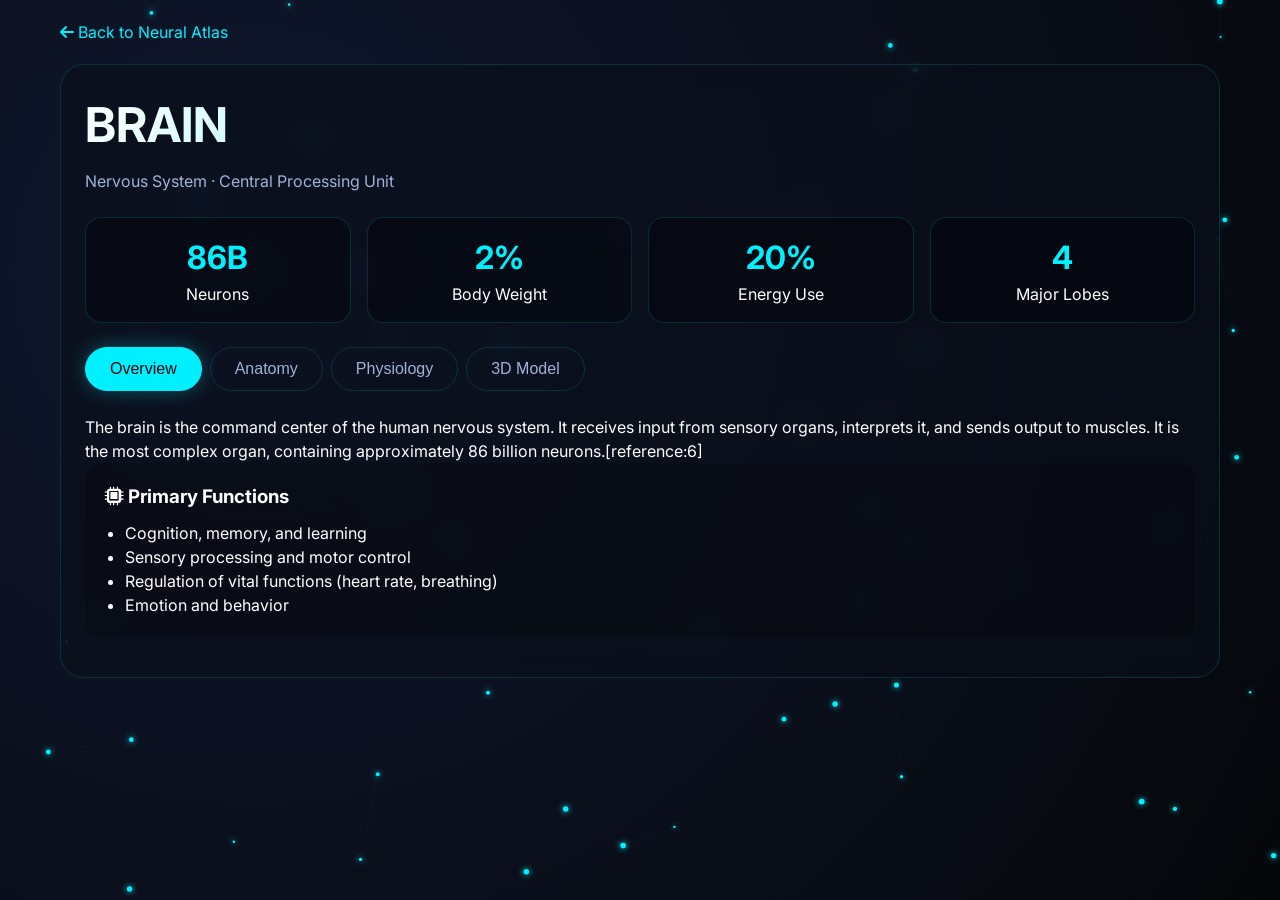
==== commit f0c6da84: "Update brain.html" ====
--- a/brain.html
+++ b/brain.html
@@ -3,65 +3,118 @@
 <head>
   <meta charset="UTF-8">
   <meta name="viewport" content="width=device-width, initial-scale=1.0">
-  <title>Brain · Human Body Lab</title>
-  <link rel="stylesheet" href="assets/css/style.css">
+  <title>Brain | Human Body Lab</title>
+  <link rel="preconnect" href="https://fonts.googleapis.com">
+  <link rel="preconnect" href="https://fonts.gstatic.com" crossorigin>
+  <link href="https://fonts.googleapis.com/css2?family=Inter:wght@400;500;600;700&display=swap" rel="stylesheet">
   <link rel="stylesheet" href="https://cdnjs.cloudflare.com/ajax/libs/font-awesome/6.0.0-beta3/css/all.min.css">
+  <style>
+    :root {
+      --bg-dark: #05070a; --bg-panel: #0a0f1a; --primary-cyan: #00f0ff; --primary-blue: #3f7ce5;
+      --accent-pink: #ff007f; --accent-purple: #9d4edd; --text-primary: #ffffff; --text-secondary: #a0b3d9;
+      --glass-border: rgba(0, 240, 255, 0.15); --glow: 0 0 20px rgba(0, 240, 255, 0.3);
+    }
+    * { margin: 0; padding: 0; box-sizing: border-box; }
+    body { font-family: 'Inter', sans-serif; background: var(--bg-dark); color: var(--text-primary); line-height: 1.5; }
+    #neural-bg { position: fixed; top: 0; left: 0; width: 100%; height: 100%; z-index: -1; background: radial-gradient(circle at 20% 30%, #10182f, #05070a); }
+    .container { max-width: 1200px; margin: 0 auto; padding: 20px; }
+    .glass-panel { background: rgba(10, 15, 26, 0.7); backdrop-filter: blur(12px); border: 1px solid var(--glass-border); border-radius: 24px; padding: 24px; margin-bottom: 24px; }
+    .back-link { display: inline-block; margin-bottom: 20px; color: var(--primary-cyan); text-decoration: none; }
+    h1 { font-size: 3rem; font-weight: 700; background: linear-gradient(135deg, #fff, var(--primary-cyan)); -webkit-background-clip: text; -webkit-text-fill-color: transparent; margin-bottom: 8px; }
+    .subtitle { color: var(--text-secondary); margin-bottom: 24px; }
+    .stats-grid { display: grid; grid-template-columns: repeat(4, 1fr); gap: 16px; margin-bottom: 24px; }
+    .stat-card { background: rgba(0,0,0,0.3); border-radius: 16px; padding: 16px; text-align: center; border: 1px solid var(--glass-border); }
+    .stat-value { font-size: 2rem; font-weight: 700; color: var(--primary-cyan); }
+    .tabs { display: flex; gap: 8px; margin-bottom: 24px; flex-wrap: wrap; }
+    .tab-btn { background: transparent; border: 1px solid var(--glass-border); color: var(--text-secondary); padding: 12px 24px; border-radius: 40px; cursor: pointer; font-size: 1rem; font-weight: 500; transition: all 0.2s; }
+    .tab-btn.active { background: var(--primary-cyan); color: var(--bg-dark); border-color: var(--primary-cyan); box-shadow: var(--glow); }
+    .tab-content { display: none; }
+    .tab-content.active { display: block; }
+    .function-card { background: rgba(0,0,0,0.2); border-radius: 16px; padding: 20px; margin-bottom: 16px; }
+    .highlight { color: var(--primary-cyan); font-weight: 600; }
+    .btn { background: linear-gradient(135deg, var(--primary-cyan), var(--primary-blue)); border: none; color: var(--bg-dark); font-weight: 600; padding: 14px 28px; border-radius: 40px; cursor: pointer; }
+  </style>
 </head>
 <body>
-  <canvas id="particles"></canvas>
-  <div class="neural-bg" style="background: radial-gradient(circle at 30% 40%, #141e3a, #03050b 95%);"></div>
-
-  <header class="expert-header" style="border-bottom-color: #7aaaff;">
-    <div class="logo-area">
-      <div class="system-icon"><i class="fas fa-brain"></i></div>
-      <div class="logo-text">
-        <h1 style="background: linear-gradient(135deg, #dbe5ff, #b0c8ff); -webkit-background-clip: text; background-clip: text;">BRAIN ATLAS</h1>
-        <div class="badge" style="color: #9eb9ff;">NERVOUS SYSTEM</div>
+  <canvas id="neural-bg"></canvas>
+  <div class="container">
+    <a href="index.html" class="back-link"><i class="fas fa-arrow-left"></i> Back to Neural Atlas</a>
+    
+    <div class="glass-panel">
+      <h1>BRAIN</h1>
+      <div class="subtitle">Nervous System · Central Processing Unit</div>
+      
+      <div class="stats-grid">
+        <div class="stat-card"><div class="stat-value">86B</div><div>Neurons</div></div>
+        <div class="stat-card"><div class="stat-value">2%</div><div>Body Weight</div></div>
+        <div class="stat-card"><div class="stat-value">20%</div><div>Energy Use</div></div>
+        <div class="stat-card"><div class="stat-value">4</div><div>Major Lobes</div></div>
       </div>
-    </div>
-    <div class="stats-module">
-      <div class="stat-item">
-        <div class="stat-icon"><i class="fas fa-wave-square"></i></div>
-        <div class="stat-info">
-          <div class="label">NEURONS</div>
-          <div class="value">86B</div>
+      
+      <div class="tabs">
+        <button class="tab-btn active" data-tab="overview">Overview</button>
+        <button class="tab-btn" data-tab="anatomy">Anatomy</button>
+        <button class="tab-btn" data-tab="physiology">Physiology</button>
+        <button class="tab-btn" data-tab="3d">3D Model</button>
+      </div>
+      
+      <div id="overview" class="tab-content active">
+        <p>The brain is the command center of the human nervous system. It receives input from sensory organs, interprets it, and sends output to muscles. It is the most complex organ, containing approximately 86 billion neurons.[reference:6]</p>
+        <div class="function-card">
+          <h3><i class="fas fa-microchip"></i> Primary Functions</h3>
+          <ul style="margin-left: 20px; margin-top: 10px;">
+            <li>Cognition, memory, and learning</li>
+            <li>Sensory processing and motor control</li>
+            <li>Regulation of vital functions (heart rate, breathing)</li>
+            <li>Emotion and behavior</li>
+          </ul>
         </div>
       </div>
-      <div class="stat-item">
-        <div class="stat-icon"><i class="fas fa-star"></i></div>
-        <div class="stat-info">
-          <div class="label">XP</div>
-          <div class="value" id="xpDisplay">0</div>
+      
+      <div id="anatomy" class="tab-content">
+        <h3>Major Lobes of the Cerebrum</h3>
+        <ul style="list-style: none;">
+          <li><i class="fas fa-brain" style="color: var(--primary-cyan);"></i> <strong>Frontal Lobe</strong> – Executive functions, planning, personality.[reference:7]</li>
+          <li><i class="fas fa-brain"></i> <strong>Parietal Lobe</strong> – Sensory integration, spatial awareness.[reference:8]</li>
+          <li><i class="fas fa-brain"></i> <strong>Temporal Lobe</strong> – Auditory processing, memory, emotion.</li>
+          <li><i class="fas fa-brain"></i> <strong>Occipital Lobe</strong> – Visual processing.</li>
+        </ul>
+        <h3 style="margin-top: 24px;">Key Structures</h3>
+        <ul style="list-style: none;">
+          <li><i class="fas fa-dot-circle"></i> <strong>Cerebellum</strong> – Balance, coordination, fine motor control.</li>
+          <li><i class="fas fa-dot-circle"></i> <strong>Brainstem</strong> – Connects brain to spinal cord; controls breathing, heart rate.</li>
+          <li><i class="fas fa-dot-circle"></i> <strong>Limbic System</strong> – Emotion, memory (includes hippocampus, amygdala).</li>
+        </ul>
+      </div>
+      
+      <div id="physiology" class="tab-content">
+        <div class="function-card">
+          <h3>Neural Communication</h3>
+          <p>Neurons communicate via electrical and chemical signals. Action potentials travel down axons, triggering neurotransmitter release at synapses.</p>
+        </div>
+        <div class="function-card">
+          <h3>Protection & Support</h3>
+          <p>The brain is protected by the skull, meninges (dura mater, arachnoid mater, pia mater), and cerebrospinal fluid (CSF). The blood-brain barrier regulates substance entry.</p>
+        </div>
+      </div>
+      
+      <div id="3d" class="tab-content">
+        <div class="model-placeholder" style="background: #0a0f1a; border-radius: 20px; padding: 40px; text-align: center; border: 1px dashed var(--glass-border);">
+          <i class="fas fa-cube" style="font-size: 4rem; color: var(--primary-cyan);"></i>
+          <h3>3D Brain Model</h3>
+          <p>Interactive model coming soon. Embed your Sketchfab or Three.js viewer here.</p>
+          <button class="btn" onclick="markComplete()">Mark Complete (+20 XP)</button>
         </div>
       </div>
     </div>
-  </header>
-
-  <main class="container">
-    <div class="expert-card">
-      <div class="card-header"><i class="fas fa-brain"></i><h3>Overview</h3></div>
-      <p>The brain is the control center of the body. It processes information, stores memories, and controls movement and vital functions.</p>
-    </div>
-    <div class="expert-card">
-      <div class="card-header"><i class="fas fa-puzzle-piece"></i><h3>Major Parts</h3></div>
-      <ul>
-        <li><strong>Cerebrum</strong> – thinking, memory, voluntary movement.</li>
-        <li><strong>Cerebellum</strong> – balance and coordination.</li>
-        <li><strong>Brainstem</strong> – breathing, heartbeat, sleep.</li>
-      </ul>
-    </div>
-    <div class="expert-card">
-      <div class="card-header"><i class="fas fa-cube"></i><h3>3D Brain Model</h3></div>
-      <div style="border-radius:20px; overflow:hidden;"><iframe width="100%" height="350" src="https://sketchfab.com/models/REPLACE_WITH_BRAIN_MODEL_ID/embed?autostart=1" frameborder="0" allow="autoplay; fullscreen; xr-spatial-tracking"></iframe></div>
-    </div>
-    <div style="display: flex; gap:20px;">
-      <a href="quiz.html?system=brain" class="pill-link" style="flex:1; justify-content:center;"><i class="fas fa-pencil"></i> Brain Quiz</a>
-      <a href="index.html" class="pill-link" style="flex:1; justify-content:center;"><i class="fas fa-arrow-left"></i> Back</a>
-    </div>
-  </main>
-
-  <script src="assets/js/particles.js"></script>
-  <script src="assets/js/scoreManager.js"></script>
-  <script>document.getElementById('xpDisplay').innerText=localStorage.getItem('labScore')||0;</script>
+  </div>
+  
+  <script>
+    // Neural BG (same as before)
+    (function(){const c=document.getElementById('neural-bg'),x=c.getContext('2d');let w,h,p=[];function r(){w=window.innerWidth;h=window.innerHeight;c.width=w;c.height=h;}function i(n=60){p=[];for(let j=0;j<n;j++)p.push({x:Math.random()*w,y:Math.random()*h,vx:(Math.random()-0.5)*0.15,vy:(Math.random()-0.5)*0.15,s:Math.random()*2+1});}function d(){x.clearRect(0,0,w,h);x.fillStyle='#00f0ff';x.shadowColor='#00f0ff';x.shadowBlur=6;p.forEach(o=>{o.x+=o.vx;o.y+=o.vy;if(o.x<0||o.x>w)o.vx*=-1;if(o.y<0||o.y>h)o.vy*=-1;x.beginPath();x.arc(o.x,o.y,o.s,0,Math.PI*2);x.fill();});x.shadowBlur=2;x.strokeStyle='rgba(0,240,255,0.05)';x.lineWidth=0.5;for(let a=0;a<p.length;a++)for(let b=a+1;b<p.length;b++){const dx=p[a].x-p[b].x,dy=p[a].y-p[b].y;if(Math.sqrt(dx*dx+dy*dy)<100){x.beginPath();x.moveTo(p[a].x,p[a].y);x.lineTo(p[b].x,p[b].y);x.stroke();}}requestAnimationFrame(d);}window.addEventListener('resize',()=>{r();i();});r();i();d();})();
+    // Tabs
+    document.querySelectorAll('.tab-btn').forEach(b=>b.addEventListener('click',()=>{document.querySelectorAll('.tab-btn').forEach(btn=>btn.classList.remove('active'));document.querySelectorAll('.tab-content').forEach(c=>c.classList.remove('active'));b.classList.add('active');document.getElementById(b.dataset.tab).classList.add('active');}));
+    function markComplete(){let xp=parseInt(localStorage.getItem('labScore')||'0');xp+=20;localStorage.setItem('labScore',xp);alert('+20 XP!');window.location.href='index.html';}
+  </script>
 </body>
 </html>
